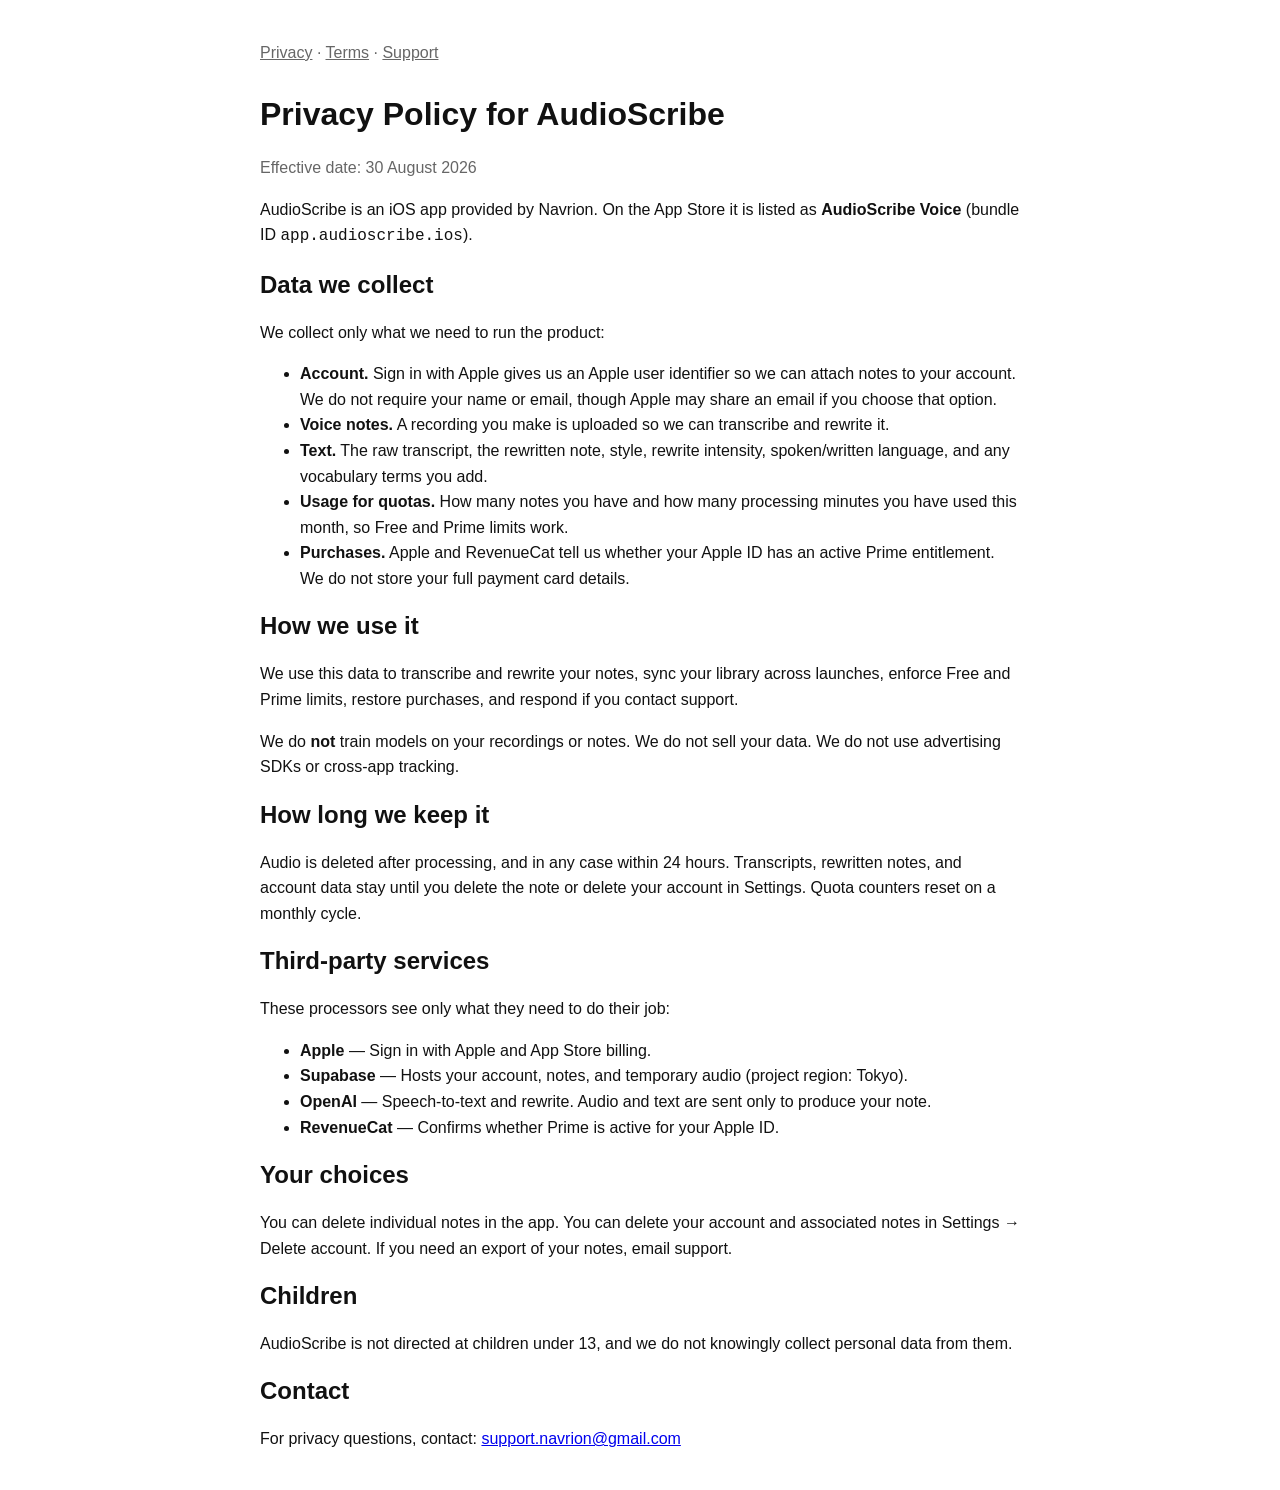
==== privacy.html @ 5d9171bd "Add AudioScribe privacy, terms, and support pages. Host dedicated legal pages for AudioScribe Voice," ====
<!doctype html>
<html lang="en">
<head>
  <meta charset="utf-8" />
  <meta name="viewport" content="width=device-width, initial-scale=1" />
  <title>AudioScribe Privacy Policy</title>
  <link rel="stylesheet" href="styles.css" />
</head>
<body>
  <nav class="muted">
    <a href="privacy.html">Privacy</a> ·
    <a href="terms.html">Terms</a> ·
    <a href="support.html">Support</a>
  </nav>

  <h1>Privacy Policy for AudioScribe</h1>
  <p class="muted">Effective date: 30 August 2026</p>

  <p>AudioScribe is an iOS app provided by Navrion. On the App Store it is listed as <strong>AudioScribe Voice</strong> (bundle ID <code>app.audioscribe.ios</code>).</p>

  <h2>Data we collect</h2>
  <p>We collect only what we need to run the product:</p>
  <ul>
    <li><strong>Account.</strong> Sign in with Apple gives us an Apple user identifier so we can attach notes to your account. We do not require your name or email, though Apple may share an email if you choose that option.</li>
    <li><strong>Voice notes.</strong> A recording you make is uploaded so we can transcribe and rewrite it.</li>
    <li><strong>Text.</strong> The raw transcript, the rewritten note, style, rewrite intensity, spoken/written language, and any vocabulary terms you add.</li>
    <li><strong>Usage for quotas.</strong> How many notes you have and how many processing minutes you have used this month, so Free and Prime limits work.</li>
    <li><strong>Purchases.</strong> Apple and RevenueCat tell us whether your Apple ID has an active Prime entitlement. We do not store your full payment card details.</li>
  </ul>

  <h2>How we use it</h2>
  <p>We use this data to transcribe and rewrite your notes, sync your library across launches, enforce Free and Prime limits, restore purchases, and respond if you contact support.</p>
  <p>We do <strong>not</strong> train models on your recordings or notes. We do not sell your data. We do not use advertising SDKs or cross-app tracking.</p>

  <h2>How long we keep it</h2>
  <p>Audio is deleted after processing, and in any case within 24 hours. Transcripts, rewritten notes, and account data stay until you delete the note or delete your account in Settings. Quota counters reset on a monthly cycle.</p>

  <h2>Third-party services</h2>
  <p>These processors see only what they need to do their job:</p>
  <ul>
    <li><strong>Apple</strong> — Sign in with Apple and App Store billing.</li>
    <li><strong>Supabase</strong> — Hosts your account, notes, and temporary audio (project region: Tokyo).</li>
    <li><strong>OpenAI</strong> — Speech-to-text and rewrite. Audio and text are sent only to produce your note.</li>
    <li><strong>RevenueCat</strong> — Confirms whether Prime is active for your Apple ID.</li>
  </ul>

  <h2>Your choices</h2>
  <p>You can delete individual notes in the app. You can delete your account and associated notes in Settings → Delete account. If you need an export of your notes, email support.</p>

  <h2>Children</h2>
  <p>AudioScribe is not directed at children under 13, and we do not knowingly collect personal data from them.</p>

  <h2>Contact</h2>
  <p>For privacy questions, contact: <a href="mailto:support.navrion@gmail.com">support.navrion@gmail.com</a></p>
</body>
</html>
---- styles.css ----
body {
  max-width: 760px;
  margin: 40px auto;
  padding: 0 16px;
  font: 16px/1.6 -apple-system, BlinkMacSystemFont, "Segoe UI", sans-serif;
  color: #111;
}
h1, h2 { line-height: 1.25; }
.muted { color: #666; }
nav { margin-bottom: 28px; }
nav a { color: #666; }
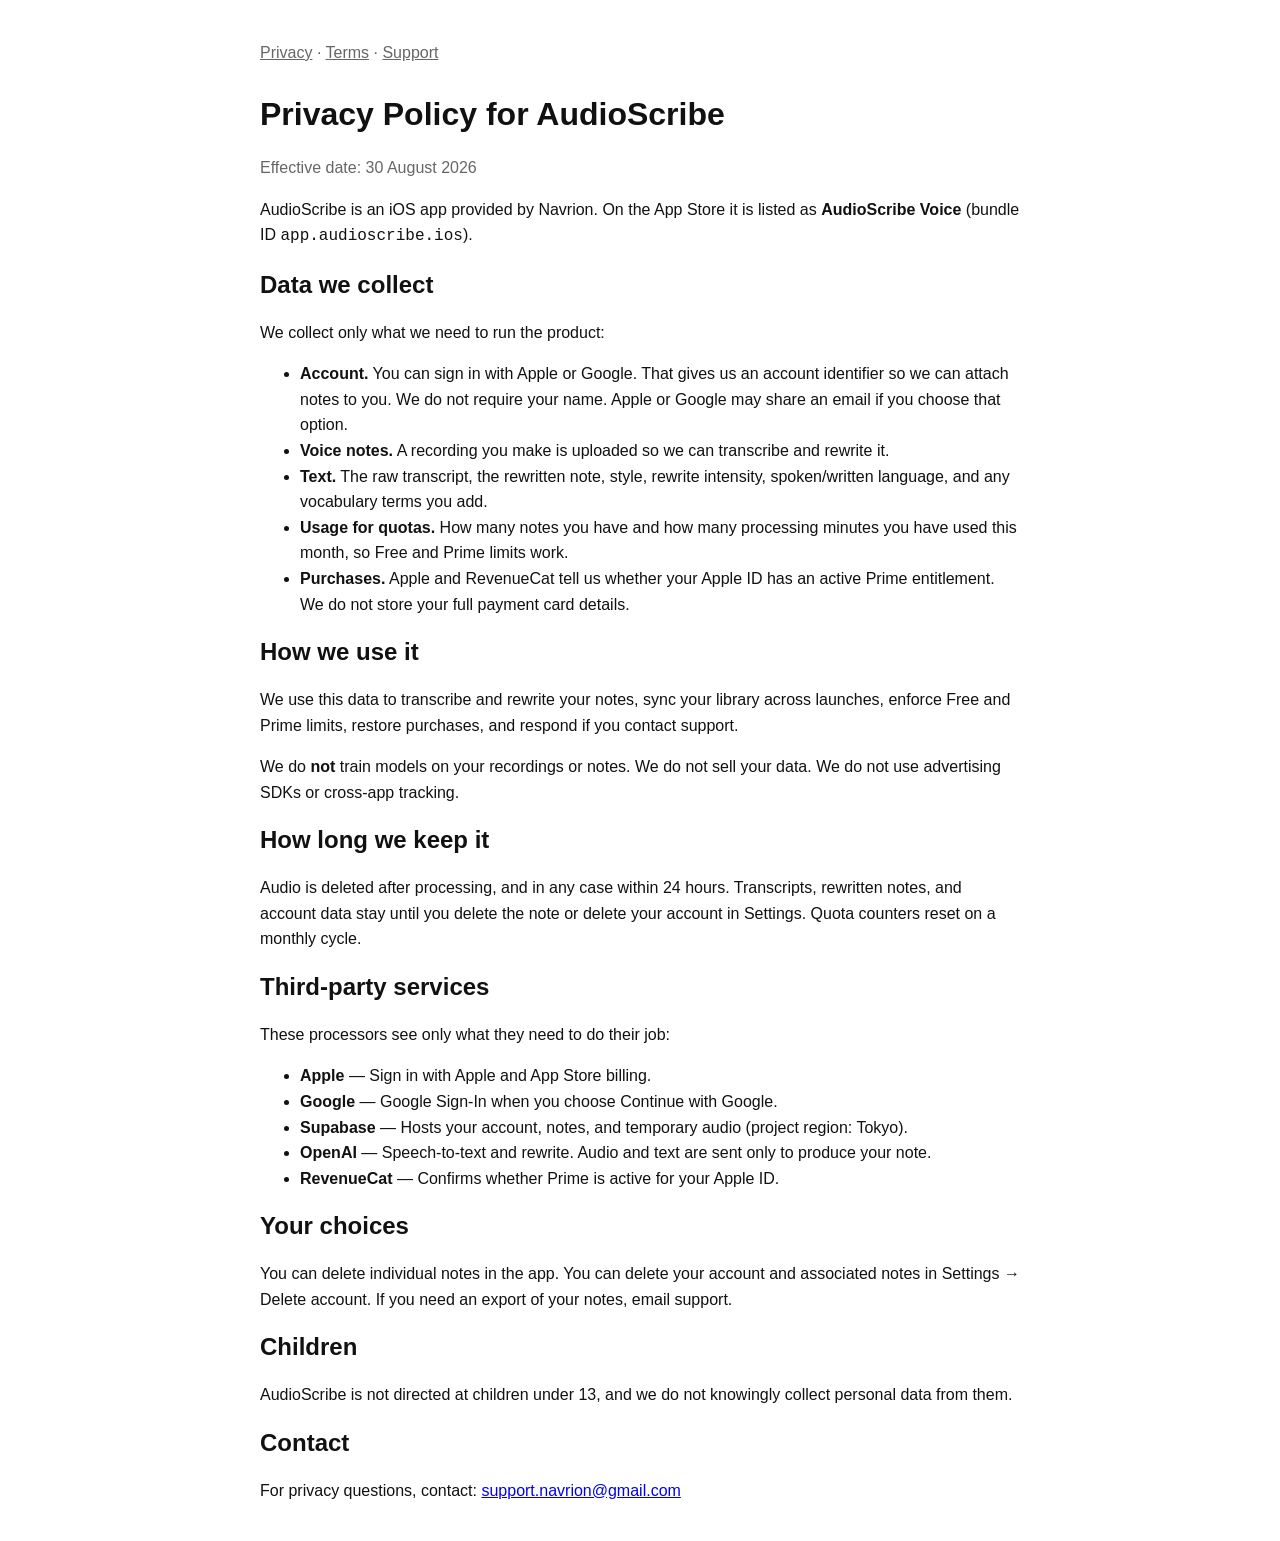
==== commit c2cfce94: "Update privacy and terms for Apple/Google sign-in. Co-authored-by: Cursor <cursoragent@cursor.com>" ====
--- a/privacy.html
+++ b/privacy.html
@@ -21,7 +21,7 @@
   <h2>Data we collect</h2>
   <p>We collect only what we need to run the product:</p>
   <ul>
-    <li><strong>Account.</strong> Sign in with Apple gives us an Apple user identifier so we can attach notes to your account. We do not require your name or email, though Apple may share an email if you choose that option.</li>
+    <li><strong>Account.</strong> You can sign in with Apple or Google. That gives us an account identifier so we can attach notes to you. We do not require your name. Apple or Google may share an email if you choose that option.</li>
     <li><strong>Voice notes.</strong> A recording you make is uploaded so we can transcribe and rewrite it.</li>
     <li><strong>Text.</strong> The raw transcript, the rewritten note, style, rewrite intensity, spoken/written language, and any vocabulary terms you add.</li>
     <li><strong>Usage for quotas.</strong> How many notes you have and how many processing minutes you have used this month, so Free and Prime limits work.</li>
@@ -39,6 +39,7 @@
   <p>These processors see only what they need to do their job:</p>
   <ul>
     <li><strong>Apple</strong> — Sign in with Apple and App Store billing.</li>
+    <li><strong>Google</strong> — Google Sign-In when you choose Continue with Google.</li>
     <li><strong>Supabase</strong> — Hosts your account, notes, and temporary audio (project region: Tokyo).</li>
     <li><strong>OpenAI</strong> — Speech-to-text and rewrite. Audio and text are sent only to produce your note.</li>
     <li><strong>RevenueCat</strong> — Confirms whether Prime is active for your Apple ID.</li>
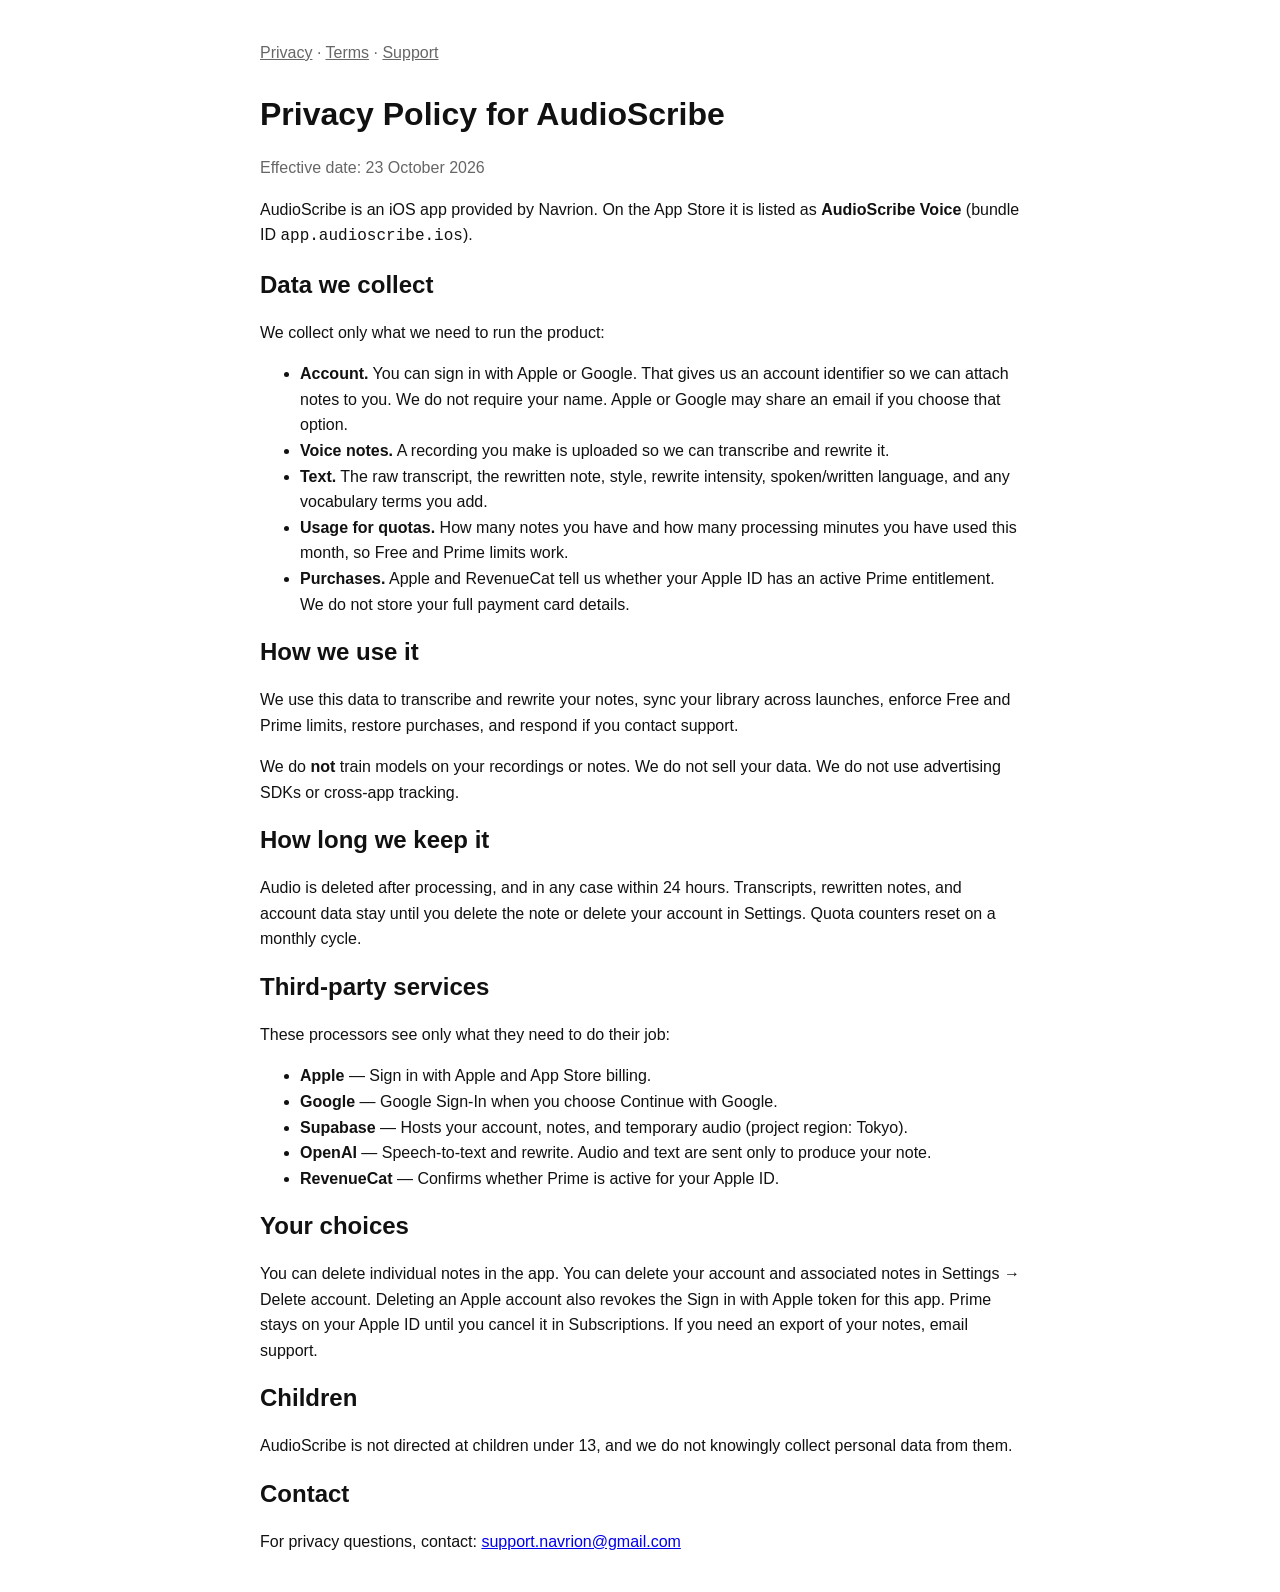
==== commit ff5031bd: "Link Apple's standard EULA and describe Sign in with Apple revocation on account deletion. Co-author" ====
--- a/privacy.html
+++ b/privacy.html
@@ -14,7 +14,7 @@
   </nav>
 
   <h1>Privacy Policy for AudioScribe</h1>
-  <p class="muted">Effective date: 30 August 2026</p>
+  <p class="muted">Effective date: 23 October 2026</p>
 
   <p>AudioScribe is an iOS app provided by Navrion. On the App Store it is listed as <strong>AudioScribe Voice</strong> (bundle ID <code>app.audioscribe.ios</code>).</p>
 
@@ -46,7 +46,7 @@
   </ul>
 
   <h2>Your choices</h2>
-  <p>You can delete individual notes in the app. You can delete your account and associated notes in Settings → Delete account. If you need an export of your notes, email support.</p>
+  <p>You can delete individual notes in the app. You can delete your account and associated notes in Settings → Delete account. Deleting an Apple account also revokes the Sign in with Apple token for this app. Prime stays on your Apple ID until you cancel it in Subscriptions. If you need an export of your notes, email support.</p>
 
   <h2>Children</h2>
   <p>AudioScribe is not directed at children under 13, and we do not knowingly collect personal data from them.</p>
